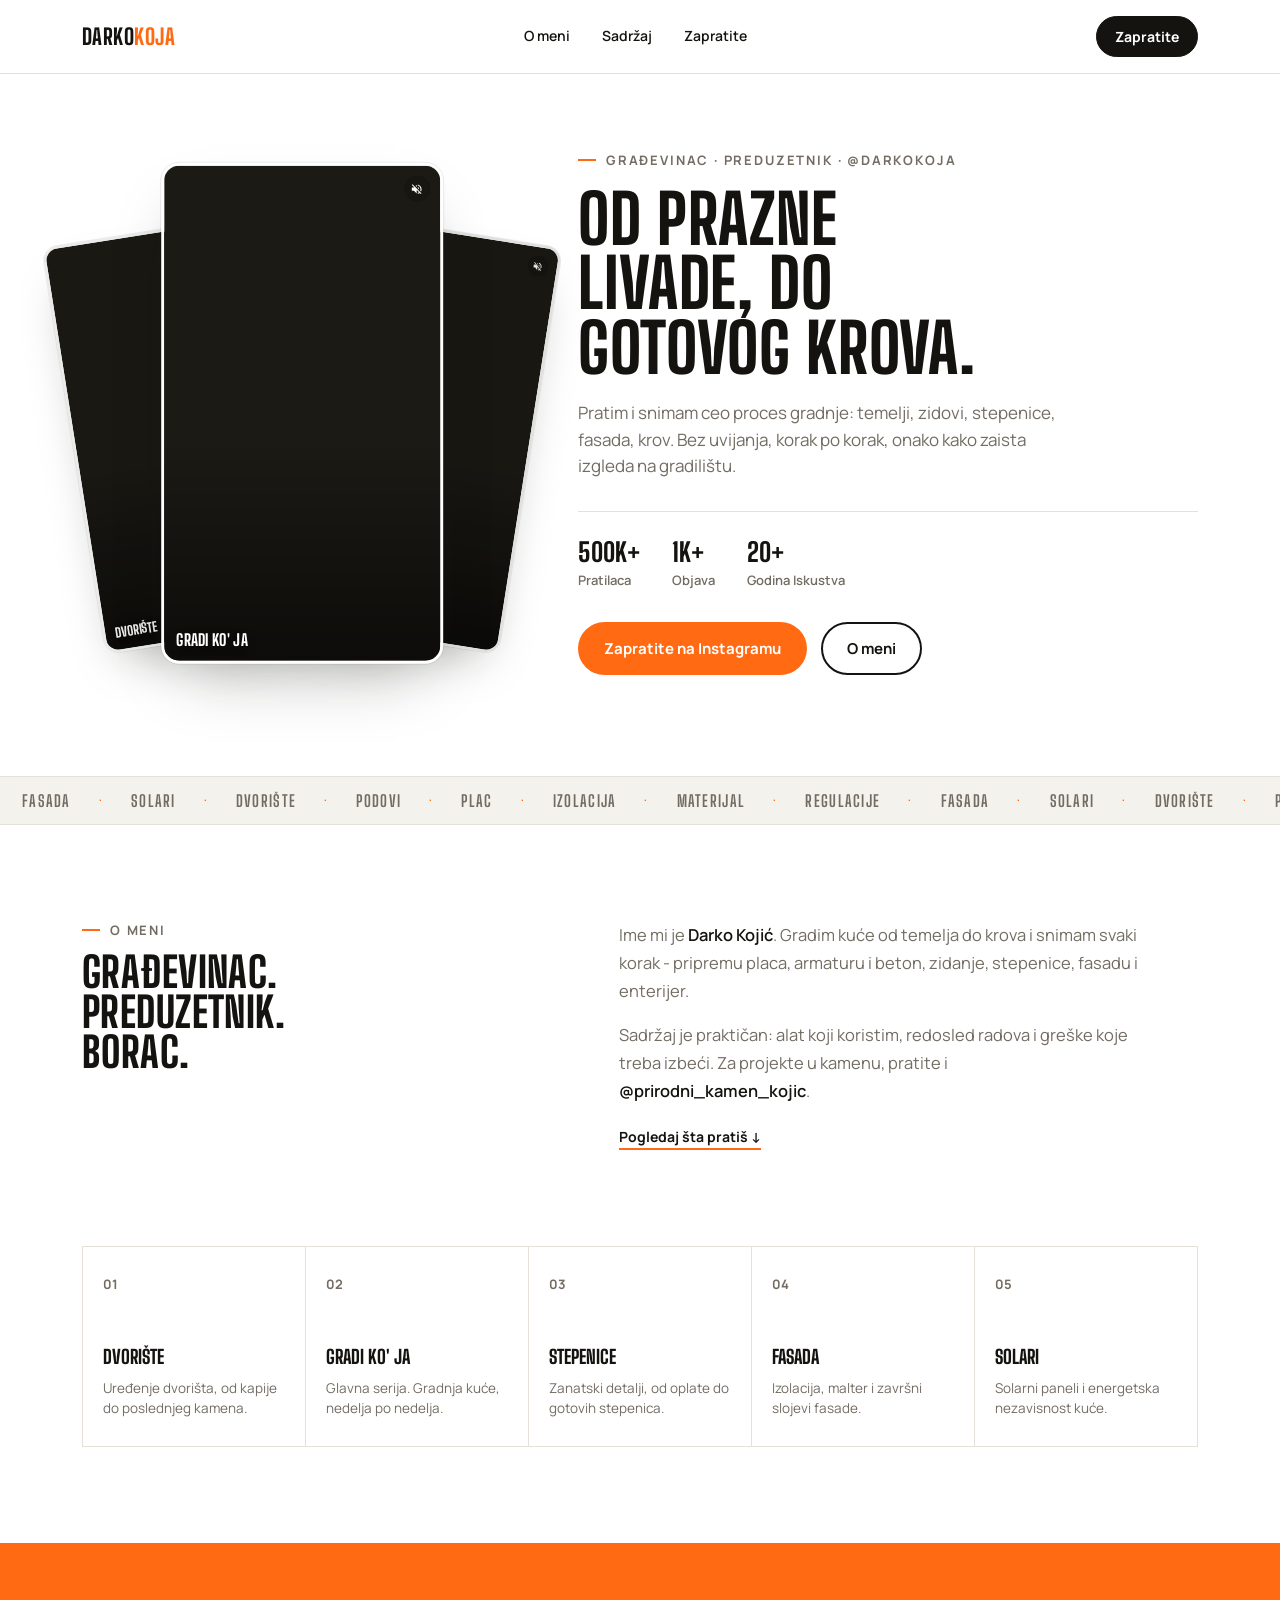
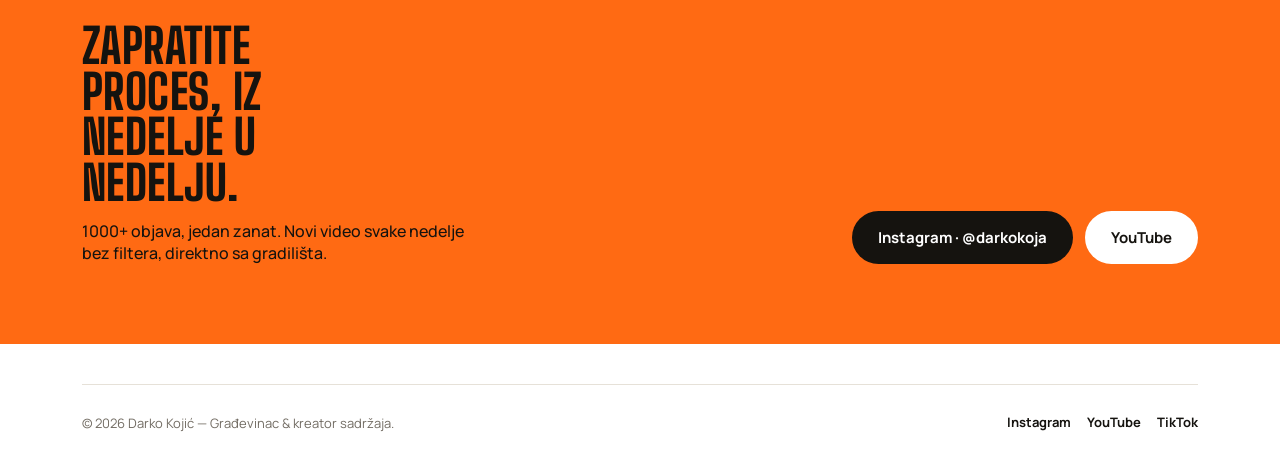
==== darkokoja.html @ 51cd3407 "Update darkokoja.html" ====
<!DOCTYPE html>
<html lang="sr">
<head>
<meta charset="UTF-8">
<meta name="viewport" content="width=device-width, initial-scale=1, maximum-scale=1, viewport-fit=cover">
<title>Darko Koja — Građevinac & kreator</title>
<meta name="description" content="Darko Koja (@darkokoja) — gradim kuće od livade do krova i delim ceo proces.">
<link rel="preconnect" href="https://fonts.googleapis.com">
<link rel="preconnect" href="https://fonts.gstatic.com" crossorigin>
<link href="https://fonts.googleapis.com/css2?family=Big+Shoulders+Display:wght@600;700;800;900&family=Manrope:wght@400;500;600;700;800&display=swap" rel="stylesheet">
<style>
  :root{
    --white:#FFFFFF;
    --concrete:#F4F2ED;
    --orange:#FF6A13;
    --orange-dark:#E1590A;
    --black:#15130F;
    --gray:#726C63;
    --line:#E6E1D8;
    --shadow: 0 30px 60px -25px rgba(21,19,15,0.35);
  }

  *{box-sizing:border-box;}
  html{scroll-behavior:smooth;}
  html, body{
    max-width:100%;
    overflow-x:hidden;
    touch-action: pan-y;
  }
  body{
    margin:0;
    background:var(--white);
    color:var(--black);
    font-family:'Manrope', sans-serif;
    font-weight:400;
    -webkit-font-smoothing:antialiased;
  }
  h1,h2,h3{
    font-family:'Big Shoulders Display','Manrope',sans-serif;
    font-weight:800;
    text-transform:uppercase;
    letter-spacing:0.01em;
    line-height:0.95;
    margin:0;
    color:var(--black);
  }
  p{margin:0; color:var(--black); font-weight:400;}
  a{color:inherit; text-decoration:none;}
  img{max-width:100%; display:block;}
  button{font-family:inherit; cursor:pointer;}
  :focus-visible{outline:3px solid var(--orange); outline-offset:3px;}

  .wrap{max-width:1180px; margin:0 auto; padding:0 32px;}
  .eyebrow{
    font-size:13px;
    letter-spacing:0.14em;
    text-transform:uppercase;
    color:var(--gray);
    font-weight:700;
    display:flex;
    align-items:center;
    gap:10px;
  }
  .eyebrow::before{
    content:"";
    width:18px;
    height:2px;
    background:var(--orange);
    display:inline-block;
  }

  /* Navigacija */
  .nav{
    position:sticky; top:0; z-index:50;
    background:rgba(255,255,255,0.92);
    backdrop-filter:blur(8px);
    border-bottom:1px solid var(--line);
  }
  .nav-inner{
    max-width:1180px; margin:0 auto; padding:16px 32px;
    display:flex; align-items:center; justify-content:space-between;
  }
  .brand{
    font-family:'Big Shoulders Display', sans-serif;
    font-weight:800;
    font-size:22px;
    text-transform:uppercase;
    letter-spacing:0.02em;
  }
  .brand span{color:var(--orange);}
  .nav-links{display:flex; align-items:center; gap:28px;}
  .nav-links a{
    font-size:14px; font-weight:600; color:var(--black);
    padding:4px 2px; border-bottom:2px solid transparent;
    transition:border-color .2s ease;
  }
  .nav-links a:hover{border-color:var(--orange);}
  .nav-cta{
    background:var(--black); color:var(--white);
    padding:10px 18px; border-radius:999px; font-size:14px; font-weight:700;
    border:1px solid var(--black);
    transition:background .2s ease, color .2s ease;
  }
  .nav-cta:hover{background:var(--orange); border-color:var(--orange);}
  .nav-mobile-hide{display:flex;}
  @media (max-width:720px){
    .nav-mobile-hide{display:none;}
  }

  /* Hero */
  .hero{padding:64px 0 88px; overflow:hidden;}
  .hero-grid{
    display:grid;
    grid-template-columns:minmax(300px,440px) 1fr;
    gap:56px;
    align-items:center;
  }

  /* Reel stack */
  .reel-stack{
    position:relative;
    width:100%;
    max-width:440px;
    aspect-ratio: 4 / 5;
    margin:0 auto;
  }
  .reel-card{
    position:absolute;
    top:50%; left:50%;
    width:64%;
    aspect-ratio:9/16;
    border-radius:18px;
    overflow:hidden;
    box-shadow:var(--shadow);
    border:3px solid var(--white);
    outline:1px solid rgba(21,19,15,0.08);
    cursor:pointer;
    transition:transform .45s cubic-bezier(.2,.8,.2,1), opacity .35s ease, filter .35s ease, box-shadow .35s ease;
    transform-origin:center;
    -webkit-tap-highlight-color: transparent;
  }
  .reel-card:focus-visible{outline-offset:4px;}

  .reel-front{
    z-index:3;
    transform:translate(-50%,-50%) rotate(0deg) scale(1);
  }
  .reel-left{
    z-index:2;
    left:24%;
    transform:translate(-50%,-46%) rotate(-9deg) scale(0.82);
    filter:brightness(0.92);
  }
  .reel-right{
    z-index:1;
    left:76%;
    transform:translate(-50%,-46%) rotate(9deg) scale(0.82);
    filter:brightness(0.88);
  }

  .reel-stack.is-hovering .reel-card{filter:brightness(0.55) saturate(0.85);}
  .reel-stack.is-hovering .reel-card.is-active{
    z-index:6;
    filter:brightness(1) saturate(1);
    box-shadow:0 40px 80px -20px rgba(21,19,15,0.55);
  }
  .reel-front.is-active{transform:translate(-50%,-50%) rotate(0deg) scale(1.14);}
  .reel-left.is-active{transform:translate(-50%,-48%) rotate(-2deg) scale(1.1); left:24%;}
  .reel-right.is-active{transform:translate(-50%,-48%) rotate(2deg) scale(1.1); left:76%;}

  .reel-media{
    position:absolute; inset:0;
    width:100%; height:100%;
    object-fit:cover;
    background:#1c1a15; /* fallback while video loads / if file missing */
  }

  .reel-scrim{
    position:absolute; inset:0;
    background:linear-gradient(180deg, rgba(0,0,0,0) 55%, rgba(0,0,0,0.55) 100%);
  }
  .reel-label{
    position:absolute; left:12px; bottom:12px; right:44px;
    color:var(--white);
    font-family:'Big Shoulders Display', sans-serif;
    font-weight:800;
    font-size:16px;
    letter-spacing:0.02em;
    text-transform:uppercase;
    text-shadow:0 2px 8px rgba(0,0,0,0.4);
  }
  .reel-icon{
    position:absolute; top:10px; right:10px;
    width:26px; height:26px;
    border-radius:50%;
    background:rgba(21,19,15,0.55);
    display:flex; align-items:center; justify-content:center;
    color:var(--white);
  }
  .reel-icon svg{width:13px; height:13px;}
  .icon-sound{opacity:0; transform:scale(0.7); transition:opacity .25s ease, transform .25s ease;}
  .icon-mute{opacity:1; transition:opacity .25s ease, transform .25s ease;}
  .reel-card.is-active .icon-mute{opacity:0; transform:scale(0.7);}
  .reel-card.is-active .icon-sound{opacity:1; transform:scale(1);}

  /* Hero copy */
  .hero-copy h1{
    font-size:clamp(40px, 5.4vw, 68px);
  }
  .hero-copy .sub{
    margin-top:20px;
    max-width:480px;
    font-size:17px;
    line-height:1.55;
    color:var(--gray);
  }
  .hero-eyebrow{margin-bottom:18px;}

  .stat-row{
    display:flex; gap:32px;
    margin-top:32px;
    padding-top:24px;
    border-top:1px solid var(--line);
  }
  .stat b{
    display:block;
    font-family:'Big Shoulders Display', sans-serif;
    font-size:26px;
    font-weight:800;
  }
  .stat span{font-size:13px; color:var(--gray); font-weight:600;}

  .cta-row{display:flex; gap:14px; margin-top:32px; flex-wrap:wrap;}
  .btn{
    display:inline-flex; align-items:center; gap:8px;
    padding:14px 24px;
    border-radius:999px;
    font-size:15px; font-weight:700;
    border:2px solid transparent;
    transition:transform .2s ease, background .2s ease, color .2s ease, border-color .2s ease;
  }
  .btn:hover{transform:translateY(-2px);}
  .btn-primary{background:var(--orange); color:var(--white);}
  .btn-primary:hover{background:var(--orange-dark);}
  .btn-outline{border-color:var(--black); color:var(--black); background:transparent;}
  .btn-outline:hover{background:var(--black); color:var(--white);}

  /* Marke */
  .marquee{
    border-top:1px solid var(--line);
    border-bottom:1px solid var(--line);
    background:var(--concrete);
    overflow:hidden;
    padding:14px 0;
    width:100%;
  }
  .marquee-track{
    display:flex;
    width:max-content;
    animation:scroll 26s linear infinite;
    gap:0;
    will-change: transform;
    backface-visibility: hidden;
    transform: translateZ(0);
  }
  @media (prefers-reduced-motion:reduce){
    .marquee-track{animation:none;}
    .reel-media{animation:none;}
  }
  .marquee-track span{
    font-family:'Big Shoulders Display', sans-serif;
    font-weight:700;
    font-size:16px;
    letter-spacing:0.08em;
    text-transform:uppercase;
    padding:0 22px;
    white-space:nowrap;
    color:var(--gray);
  }
  .marquee-track span.dot{color:var(--orange); padding:0 6px;}
  @keyframes scroll{
    from{transform:translateX(0);}
    to{transform:translateX(-50%);}
  }

  /* About */
  .about{padding:96px 0;}
  .about-grid{
    display:grid;
    grid-template-columns:0.9fr 1.1fr;
    gap:64px;
    align-items:start;
  }
  .about h2{font-size:clamp(30px,3.6vw,42px); max-width:9ch;}
  .about-copy p{font-size:16.5px; line-height:1.7; color:var(--gray); max-width:52ch;}
  .about-copy p + p{margin-top:16px;}
  .about-copy .highlight{
    color:var(--black); font-weight:600;
  }
  .about-link{
    display:inline-flex; align-items:center; gap:8px;
    margin-top:22px;
    font-weight:700; font-size:14px;
    border-bottom:2px solid var(--orange);
    padding-bottom:2px;
  }

  /* Kategorije */
  .categories{padding:0 0 96px;}
  .cat-grid{
    display:grid;
    grid-template-columns:repeat(5,1fr);
    border-top:1px solid var(--line);
    border-left:1px solid var(--line);
  }
  .cat-card{
    border-right:1px solid var(--line);
    border-bottom:1px solid var(--line);
    padding:28px 20px;
    min-height:200px;
    display:flex; flex-direction:column; justify-content:space-between;
    transition:background .2s ease;
  }
  .cat-card:hover{background:var(--concrete);}
  .cat-num{font-size:13px; color:var(--gray); font-weight:700;}
  .cat-name{
    font-family:'Big Shoulders Display', sans-serif;
    font-weight:800; text-transform:uppercase;
    font-size:19px; margin-top:26px;
  }
  .cat-desc{font-size:13.5px; color:var(--gray); margin-top:10px; line-height:1.5;}

  @media (max-width:900px){
    .cat-grid{grid-template-columns:repeat(2,1fr);}
  }
  @media (max-width:560px){
    .cat-grid{grid-template-columns:1fr;}
  }

  /* CTA */
  .follow{
    background:var(--orange);
    padding:80px 0;
  }
  .follow-grid{
    display:flex; justify-content:space-between; align-items:flex-end; gap:32px; flex-wrap:wrap;
  }
  .follow h2{font-size:clamp(30px,4.2vw,48px); max-width:11ch; color:var(--black);}
  .follow p{margin-top:14px; color:var(--black); font-weight:500; max-width:40ch;}
  .follow-actions{display:flex; gap:12px; flex-wrap:wrap;}
  .btn-dark{background:var(--black); color:var(--white);}
  .btn-dark:hover{background:#000;}
  .btn-light{background:var(--white); color:var(--black);}
  .btn-light:hover{background:#f0f0f0;}

  /* Footer */
  footer{padding:40px 0; }
  .footer-inner{
    display:flex; justify-content:space-between; align-items:center;
    flex-wrap:wrap; gap:16px;
    padding-top:28px; border-top:1px solid var(--line);
  }
  .footer-inner p{font-size:13px; color:var(--gray);}
  .socials{display:flex; gap:16px;}
  .socials a{font-size:13px; font-weight:700; color:var(--black); border-bottom:2px solid transparent;}
  .socials a:hover{border-color:var(--orange);}

  @media (max-width:900px){
    .hero-grid{grid-template-columns:1fr; text-align:center;}
    .hero-copy .sub{margin-left:auto; margin-right:auto;}
    .stat-row{justify-content:center;}
    .cta-row{justify-content:center;}
    .about-grid{grid-template-columns:1fr;}
    .about-copy p{max-width:100%;}
  }
  @media (max-width:520px){
    .wrap{padding:0 20px;}
    .stat-row{gap:22px;}
  }
</style>
</head>
<body>

  <nav class="nav">
    <div class="nav-inner">
      <div class="brand">DARKO<span>KOJA</span></div>
      <div class="nav-links nav-mobile-hide">
        <a href="#o-meni">O meni</a>
        <a href="#sadrzaj">Sadržaj</a>
        <a href="#zapratite">Zapratite</a>
      </div>
      <a class="nav-cta" href="#zapratite">Zapratite</a>
    </div>
  </nav>

  <header class="hero">
    <div class="wrap hero-grid">

      <div class="reel-stack" id="reelStack">
        <div class="reel-card reel-left" data-name="Dvorište" tabindex="0" aria-label="Reel: Dvorište">
          <video class="reel-media" src="video2.mp4" autoplay muted loop playsinline></video>
          <div class="reel-scrim"></div>
          <div class="reel-label">Dvorište</div>
          <div class="reel-icon icon-mute" aria-hidden="true">
            <svg viewBox="0 0 24 24" fill="currentColor"><path d="M16.5 12c0-1.77-1.02-3.29-2.5-4.03v2.21l2.45 2.45c.03-.2.05-.42.05-.63zm2.5 0c0 .94-.2 1.82-.54 2.64l1.51 1.51C20.63 14.91 21 13.5 21 12c0-4.28-2.99-7.86-7-8.77v2.06c2.89.86 5 3.54 5 6.71zM4.27 3 3 4.27 7.73 9H3v6h4l5 5v-6.73l4.25 4.25c-.67.52-1.42.93-2.25 1.18v2.06a8.99 8.99 0 0 0 3.69-1.81L19.73 21 21 19.73l-9-9L4.27 3zM12 4 9.91 6.09 12 8.18V4z"/></svg>
          </div>
          <div class="reel-icon icon-sound" aria-hidden="true">
            <svg viewBox="0 0 24 24" fill="currentColor"><path d="M3 9v6h4l5 5V4L7 9H3zm13.5 3c0-1.77-1.02-3.29-2.5-4.03v8.05c1.48-.73 2.5-2.25 2.5-4.02zM14 3.23v2.06c2.89.86 5 3.54 5 6.71s-2.11 5.85-5 6.71v2.06c4.01-.91 7-4.49 7-8.77s-2.99-7.86-7-8.77z"/></svg>
          </div>
        </div>

        <div class="reel-card reel-right" data-name="Fasada" tabindex="0" aria-label="Reel: Fasada">
          <video class="reel-media" src="video3.mp4" autoplay muted loop playsinline></video>
          <div class="reel-scrim"></div>
          <div class="reel-label">Fasada</div>
          <div class="reel-icon icon-mute" aria-hidden="true">
            <svg viewBox="0 0 24 24" fill="currentColor"><path d="M16.5 12c0-1.77-1.02-3.29-2.5-4.03v2.21l2.45 2.45c.03-.2.05-.42.05-.63zm2.5 0c0 .94-.2 1.82-.54 2.64l1.51 1.51C20.63 14.91 21 13.5 21 12c0-4.28-2.99-7.86-7-8.77v2.06c2.89.86 5 3.54 5 6.71zM4.27 3 3 4.27 7.73 9H3v6h4l5 5v-6.73l4.25 4.25c-.67.52-1.42.93-2.25 1.18v2.06a8.99 8.99 0 0 0 3.69-1.81L19.73 21 21 19.73l-9-9L4.27 3zM12 4 9.91 6.09 12 8.18V4z"/></svg>
          </div>
          <div class="reel-icon icon-sound" aria-hidden="true">
            <svg viewBox="0 0 24 24" fill="currentColor"><path d="M3 9v6h4l5 5V4L7 9H3zm13.5 3c0-1.77-1.02-3.29-2.5-4.03v8.05c1.48-.73 2.5-2.25 2.5-4.02zM14 3.23v2.06c2.89.86 5 3.54 5 6.71s-2.11 5.85-5 6.71v2.06c4.01-.91 7-4.49 7-8.77s-2.99-7.86-7-8.77z"/></svg>
          </div>
        </div>

        <div class="reel-card reel-front" data-name="Gradi ko' Ja" tabindex="0" aria-label="Reel: Gradi ko' Ja">
          <video class="reel-media" src="video1.mp4" autoplay muted loop playsinline></video>
          <div class="reel-scrim"></div>
          <div class="reel-label">Gradi ko' Ja</div>
          <div class="reel-icon icon-mute" aria-hidden="true">
            <svg viewBox="0 0 24 24" fill="currentColor"><path d="M16.5 12c0-1.77-1.02-3.29-2.5-4.03v2.21l2.45 2.45c.03-.2.05-.42.05-.63zm2.5 0c0 .94-.2 1.82-.54 2.64l1.51 1.51C20.63 14.91 21 13.5 21 12c0-4.28-2.99-7.86-7-8.77v2.06c2.89.86 5 3.54 5 6.71zM4.27 3 3 4.27 7.73 9H3v6h4l5 5v-6.73l4.25 4.25c-.67.52-1.42.93-2.25 1.18v2.06a8.99 8.99 0 0 0 3.69-1.81L19.73 21 21 19.73l-9-9L4.27 3zM12 4 9.91 6.09 12 8.18V4z"/></svg>
          </div>
          <div class="reel-icon icon-sound" aria-hidden="true">
            <svg viewBox="0 0 24 24" fill="currentColor"><path d="M3 9v6h4l5 5V4L7 9H3zm13.5 3c0-1.77-1.02-3.29-2.5-4.03v8.05c1.48-.73 2.5-2.25 2.5-4.02zM14 3.23v2.06c2.89.86 5 3.54 5 6.71s-2.11 5.85-5 6.71v2.06c4.01-.91 7-4.49 7-8.77s-2.99-7.86-7-8.77z"/></svg>
          </div>
        </div>
      </div>

      <div class="hero-copy">
        <div class="eyebrow hero-eyebrow">Građevinac · preduzetnik · @darkokoja</div>
        <h1>Od prazne<br>livade, do<br>gotovog krova.</h1>
        <p class="sub">Pratim i snimam ceo proces gradnje: temelji, zidovi, stepenice, fasada, krov. Bez uvijanja, korak po korak, onako kako zaista izgleda na gradilištu.</p>

        <div class="stat-row">
          <div class="stat"><b>500K+</b><span>Pratilaca</span></div>
          <div class="stat"><b>1K+</b><span>Objava</span></div>
          <div class="stat"><b>20+</b><span>Godina Iskustva</span></div>
        </div>

        <div class="cta-row">
          <a class="btn btn-primary" href="https://www.instagram.com/darkokoja/">Zapratite na Instagramu</a>
          <a class="btn btn-outline" href="#o-meni">O meni</a>
        </div>
      </div>

    </div>
  </header>

  <div class="marquee" aria-hidden="true">
    <div class="marquee-track">
      <span>Fasada</span><span class="dot">·</span>
      <span>Solari</span><span class="dot">·</span>
      <span>Dvorište</span><span class="dot">·</span>
      <span>Podovi</span><span class="dot">·</span>
      <span>Plac</span><span class="dot">·</span>
      <span>Izolacija</span><span class="dot">·</span>
      <span>Materijal</span><span class="dot">·</span>
      <span>Regulacije</span><span class="dot">·</span>
      <span>Fasada</span><span class="dot">·</span>
      <span>Solari</span><span class="dot">·</span>
      <span>Dvorište</span><span class="dot">·</span>
      <span>Podovi</span><span class="dot">·</span>
      <span>Plac</span><span class="dot">·</span>
      <span>Izolacija</span><span class="dot">·</span>
      <span>Materijal</span><span class="dot">·</span>
      <span>Regulacije</span><span class="dot">·</span>
      <span>Fasada</span><span class="dot">·</span>
      <span>Solari</span><span class="dot">·</span>
      <span>Dvorište</span><span class="dot">·</span>
      <span>Podovi</span><span class="dot">·</span>
      <span>Plac</span><span class="dot">·</span>
      <span>Izolacija</span><span class="dot">·</span>
      <span>Materijal</span><span class="dot">·</span>
      <span>Regulacije</span><span class="dot">·</span>
      <span>Fasada</span><span class="dot">·</span>
      <span>Solari</span><span class="dot">·</span>
      <span>Dvorište</span><span class="dot">·</span>
      <span>Podovi</span><span class="dot">·</span>
      <span>Plac</span><span class="dot">·</span>
      <span>Izolacija</span><span class="dot">·</span>
      <span>Materijal</span><span class="dot">·</span>
      <span>Regulacije</span><span class="dot">·</span>
    </div>
  </div>

  <section class="about" id="o-meni">
    <div class="wrap about-grid">
      <div>
        <div class="eyebrow">O meni</div>
        <h2 style="margin-top:14px;">Građevinac.<br>Preduzetnik.<br>Borac.</h2>
      </div>
      <div class="about-copy">
        <p>Ime mi je <span class="highlight">Darko Kojić</span>. Gradim kuće od temelja do krova i snimam svaki korak - pripremu placa, armaturu i beton, zidanje, stepenice, fasadu i enterijer.</p>
        <p>Sadržaj je praktičan: alat koji koristim, redosled radova i greške koje treba izbeći. Za projekte u kamenu, pratite i <span class="highlight">@prirodni_kamen_kojic</span>.</p>
        <a class="about-link" href="#sadrzaj">Pogledaj šta pratiš ↓</a>
      </div>
    </div>
  </section>

  <section class="categories" id="sadrzaj">
    <div class="wrap">
      <div class="cat-grid">
        <div class="cat-card">
          <span class="cat-num">01</span>
          <div>
            <div class="cat-name">Dvorište</div>
            <p class="cat-desc">Uređenje dvorišta, od kapije do poslednjeg kamena.</p>
          </div>
        </div>
        <div class="cat-card">
          <span class="cat-num">02</span>
          <div>
            <div class="cat-name">Gradi ko' Ja</div>
            <p class="cat-desc">Glavna serija. Gradnja kuće, nedelja po nedelja.</p>
          </div>
        </div>
        <div class="cat-card">
          <span class="cat-num">03</span>
          <div>
            <div class="cat-name">Stepenice</div>
            <p class="cat-desc">Zanatski detalji, od oplate do gotovih stepenica.</p>
          </div>
        </div>
        <div class="cat-card">
          <span class="cat-num">04</span>
          <div>
            <div class="cat-name">Fasada</div>
            <p class="cat-desc">Izolacija, malter i završni slojevi fasade.</p>
          </div>
        </div>
        <div class="cat-card">
          <span class="cat-num">05</span>
          <div>
            <div class="cat-name">Solari</div>
            <p class="cat-desc">Solarni paneli i energetska nezavisnost kuće.</p>
          </div>
        </div>
      </div>
    </div>
  </section>

  <section class="follow" id="zapratite">
    <div class="wrap follow-grid">
      <div>
        <h2>Zapratite proces, iz nedelje u nedelju.</h2>
        <p>1000+ objava, jedan zanat. Novi video svake nedelje bez filtera, direktno sa gradilišta.</p>
      </div>
      <div class="follow-actions">
        <a class="btn btn-dark" href="https://www.instagram.com/darkokoja/">Instagram · @darkokoja</a>
        <a class="btn btn-light" href="https://www.youtube.com/@DarkoKojaKojic">YouTube</a>
      </div>
    </div>
  </section>

  <footer>
    <div class="wrap">
      <div class="footer-inner">
        <p>© 2026 Darko Kojić — Građevinac & kreator sadržaja.</p>
        <div class="socials">
          <a href="https://www.instagram.com/darkokoja/">Instagram</a>
          <a href="https://www.youtube.com/@DarkoKojaKojic">YouTube</a>
          <a href="https://www.tiktok.com/@darkokoja">TikTok</a>
        </div>
      </div>
    </div>
  </footer>

<script>
  const stack = document.getElementById('reelStack');
  const cards = stack.querySelectorAll('.reel-card');
  let activeCard = null;

  function activateCard(card) {
    stack.classList.add('is-hovering');
    cards.forEach(c => {
      c.classList.remove('is-active');
      const v = c.querySelector('video.reel-media');
      if (v) v.muted = true;
    });
    card.classList.add('is-active');
    const video = card.querySelector('video.reel-media');
    if (video) {
      video.muted = false;
      video.play().catch(() => {});
    }
    activeCard = card;
  }

  function deactivateCard(card) {
    stack.classList.remove('is-hovering');
    card.classList.remove('is-active');
    const video = card.querySelector('video.reel-media');
    if (video) video.muted = true;
    if (activeCard === card) activeCard = null;
  }

  cards.forEach(card => {
    // Desktop hover
    card.addEventListener('mouseenter', () => activateCard(card));
    card.addEventListener('mouseleave', () => deactivateCard(card));
    card.addEventListener('focus', () => activateCard(card));
    card.addEventListener('blur', () => deactivateCard(card));

    // Tap (mobile + desktop click): tap once to activate, tap again to stop
    card.addEventListener('click', (e) => {
      e.stopPropagation();
      if (activeCard === card) {
        deactivateCard(card);
      } else {
        activateCard(card);
      }
    });
  });

  // Tap anywhere outside the stack stops the active video
  document.addEventListener('click', (e) => {
    if (activeCard && !stack.contains(e.target)) {
      deactivateCard(activeCard);
    }
  });

  document.querySelectorAll('video.reel-media').forEach(v => {
    v.muted = true;
    v.play().catch(() => {});
  });
</script>

</body>
</html>
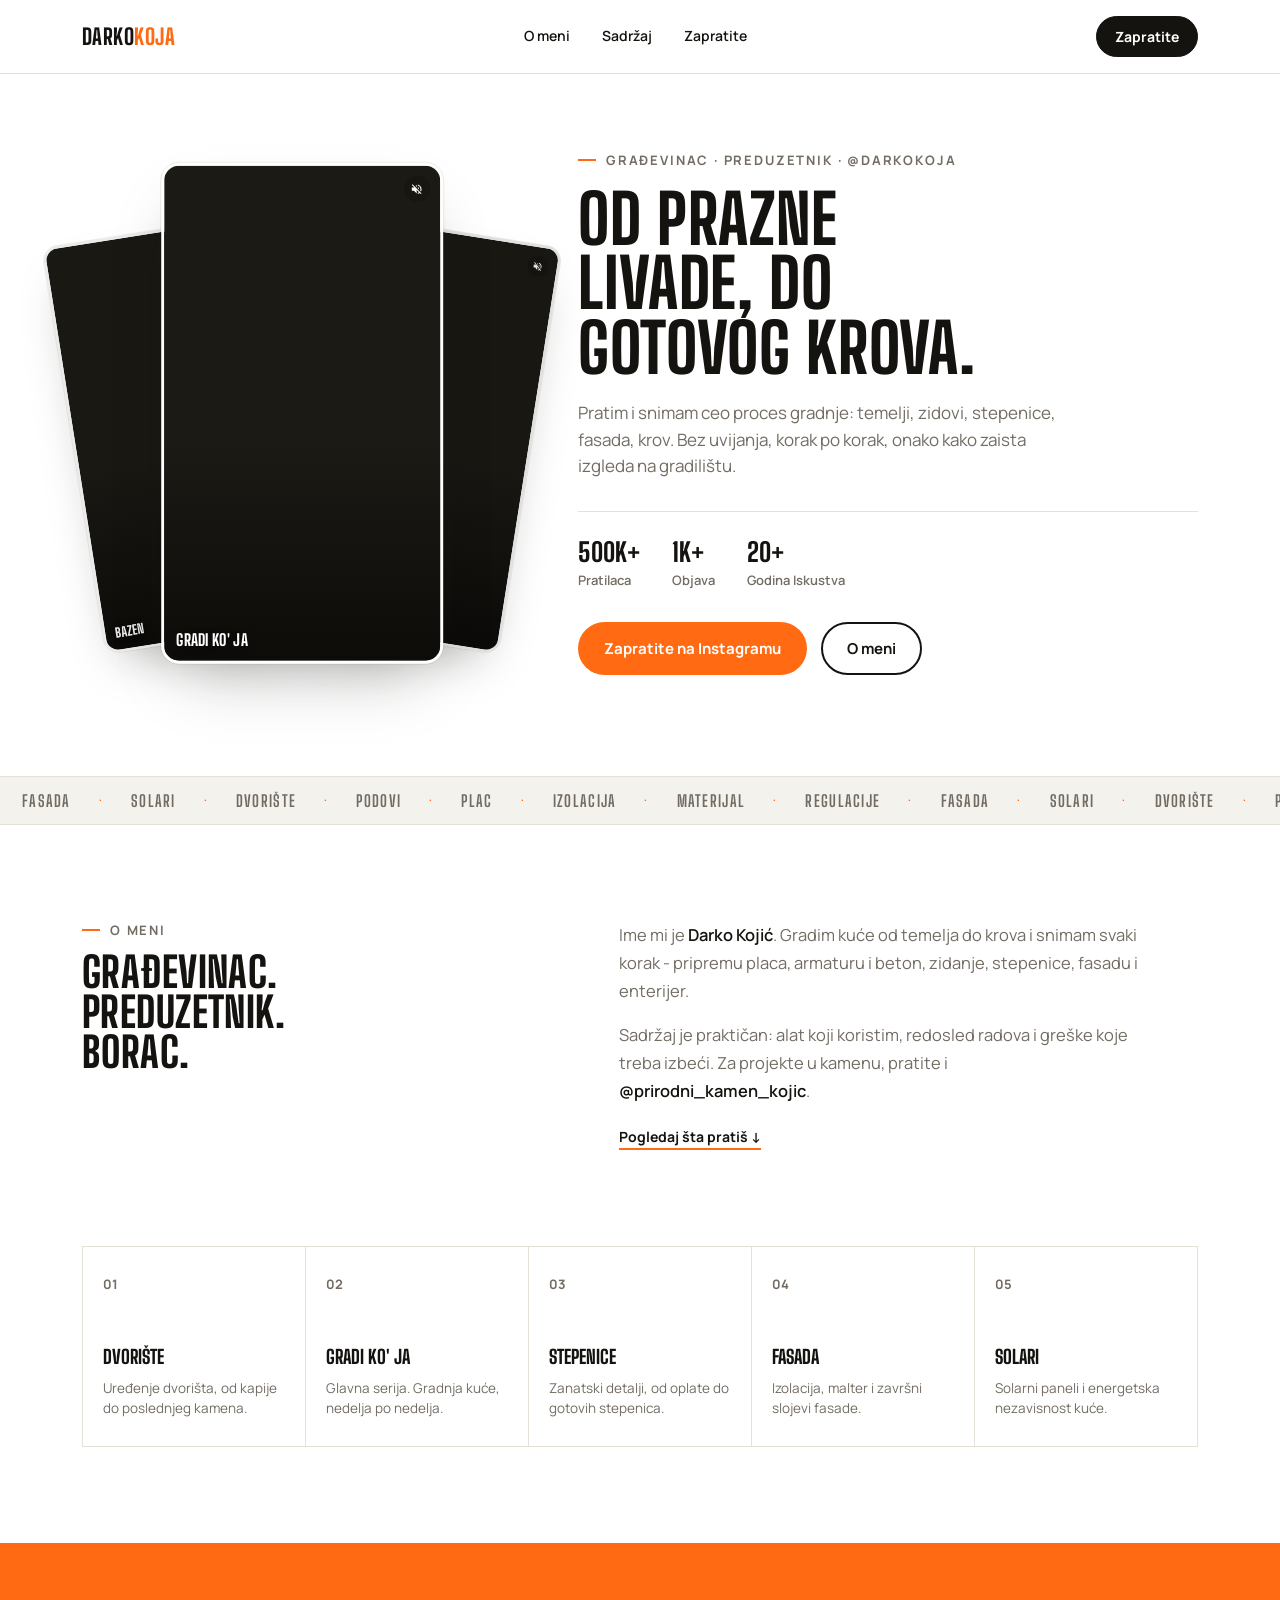
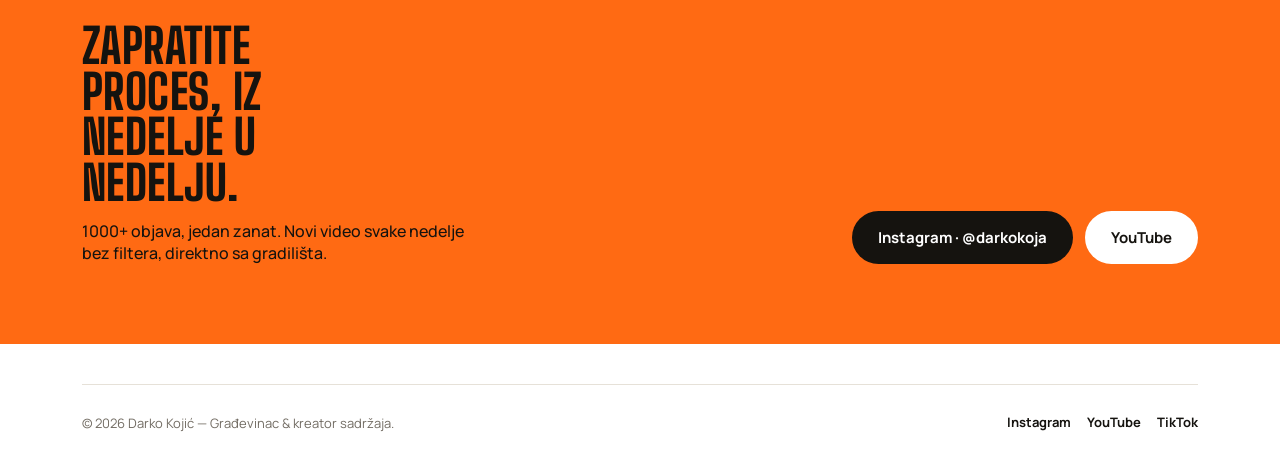
==== commit 4ffeee41: "Update darkokoja.html" ====
--- a/darkokoja.html
+++ b/darkokoja.html
@@ -400,7 +400,7 @@
         <div class="reel-card reel-left" data-name="Dvorište" tabindex="0" aria-label="Reel: Dvorište">
           <video class="reel-media" src="video2.mp4" autoplay muted loop playsinline></video>
           <div class="reel-scrim"></div>
-          <div class="reel-label">Dvorište</div>
+          <div class="reel-label">Bazen</div>
           <div class="reel-icon icon-mute" aria-hidden="true">
             <svg viewBox="0 0 24 24" fill="currentColor"><path d="M16.5 12c0-1.77-1.02-3.29-2.5-4.03v2.21l2.45 2.45c.03-.2.05-.42.05-.63zm2.5 0c0 .94-.2 1.82-.54 2.64l1.51 1.51C20.63 14.91 21 13.5 21 12c0-4.28-2.99-7.86-7-8.77v2.06c2.89.86 5 3.54 5 6.71zM4.27 3 3 4.27 7.73 9H3v6h4l5 5v-6.73l4.25 4.25c-.67.52-1.42.93-2.25 1.18v2.06a8.99 8.99 0 0 0 3.69-1.81L19.73 21 21 19.73l-9-9L4.27 3zM12 4 9.91 6.09 12 8.18V4z"/></svg>
           </div>
@@ -412,7 +412,7 @@
         <div class="reel-card reel-right" data-name="Fasada" tabindex="0" aria-label="Reel: Fasada">
           <video class="reel-media" src="video3.mp4" autoplay muted loop playsinline></video>
           <div class="reel-scrim"></div>
-          <div class="reel-label">Fasada</div>
+          <div class="reel-label">Izolacija</div>
           <div class="reel-icon icon-mute" aria-hidden="true">
             <svg viewBox="0 0 24 24" fill="currentColor"><path d="M16.5 12c0-1.77-1.02-3.29-2.5-4.03v2.21l2.45 2.45c.03-.2.05-.42.05-.63zm2.5 0c0 .94-.2 1.82-.54 2.64l1.51 1.51C20.63 14.91 21 13.5 21 12c0-4.28-2.99-7.86-7-8.77v2.06c2.89.86 5 3.54 5 6.71zM4.27 3 3 4.27 7.73 9H3v6h4l5 5v-6.73l4.25 4.25c-.67.52-1.42.93-2.25 1.18v2.06a8.99 8.99 0 0 0 3.69-1.81L19.73 21 21 19.73l-9-9L4.27 3zM12 4 9.91 6.09 12 8.18V4z"/></svg>
           </div>
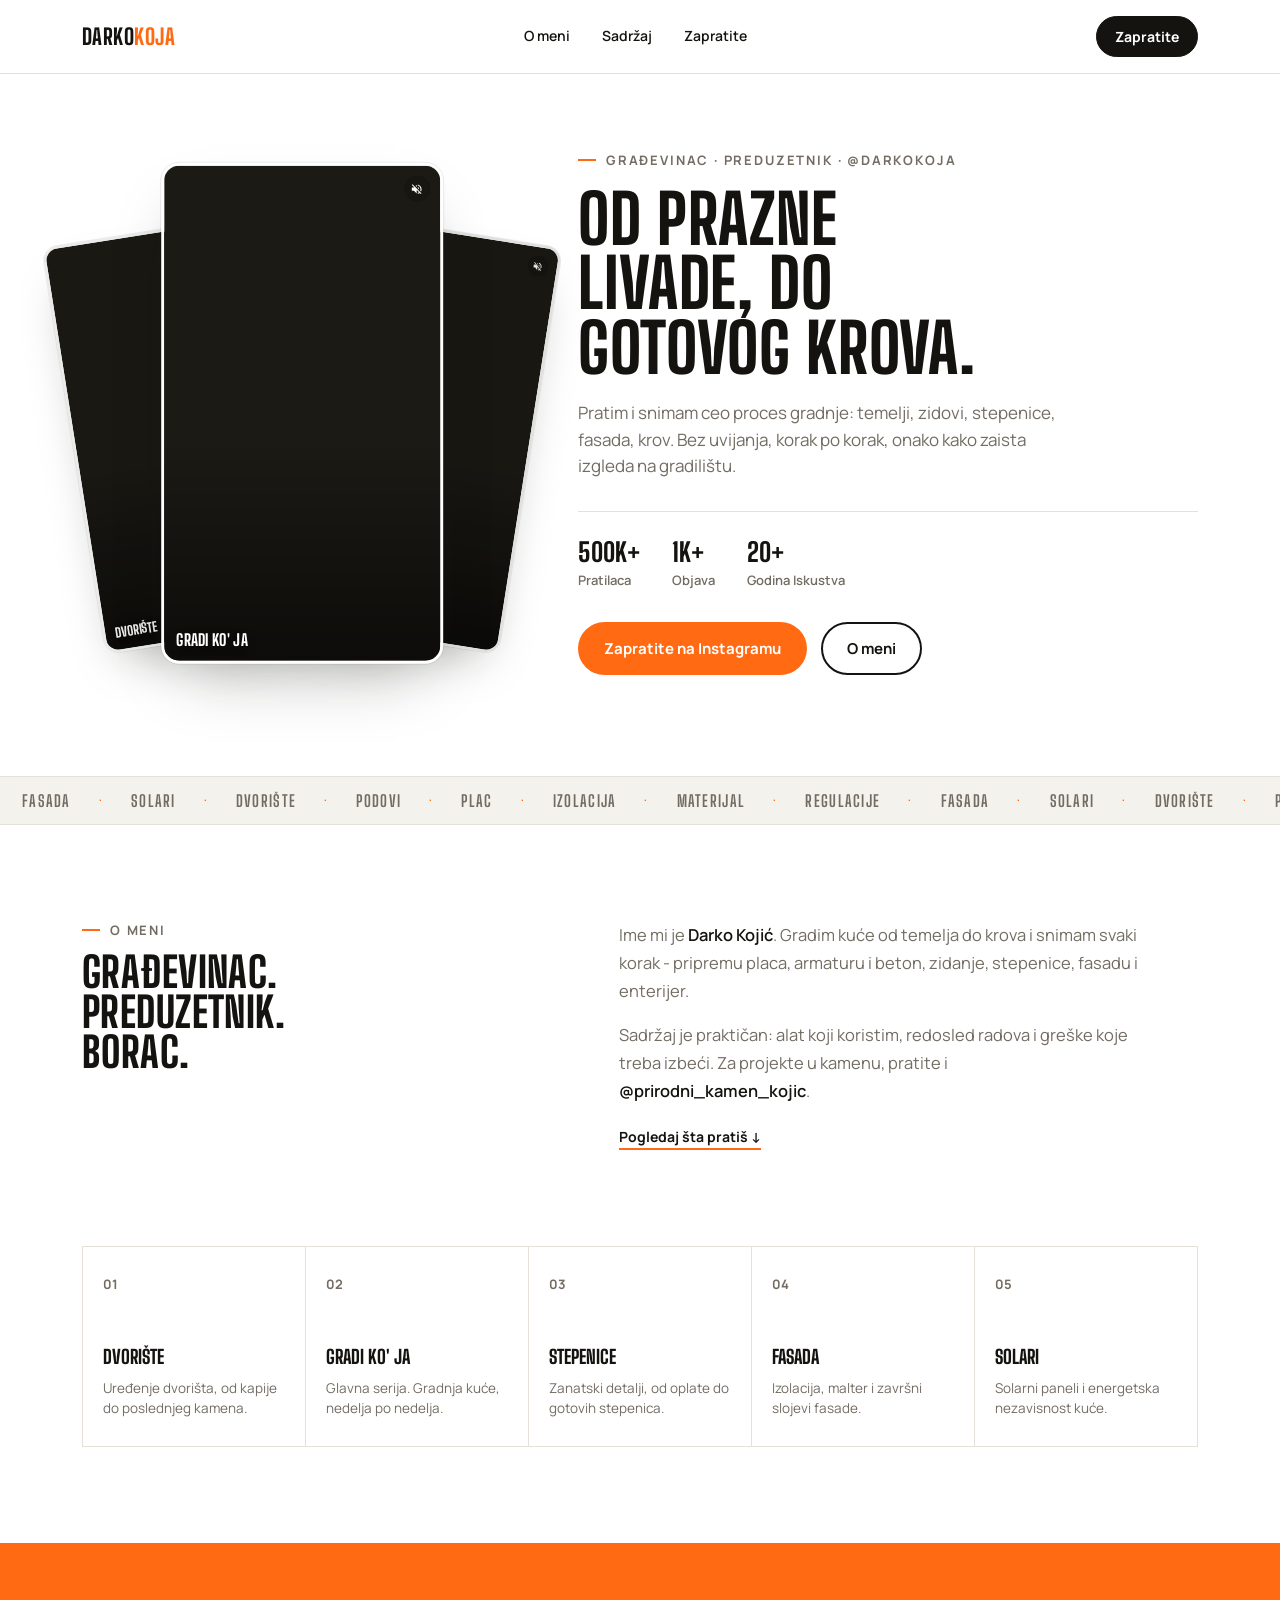
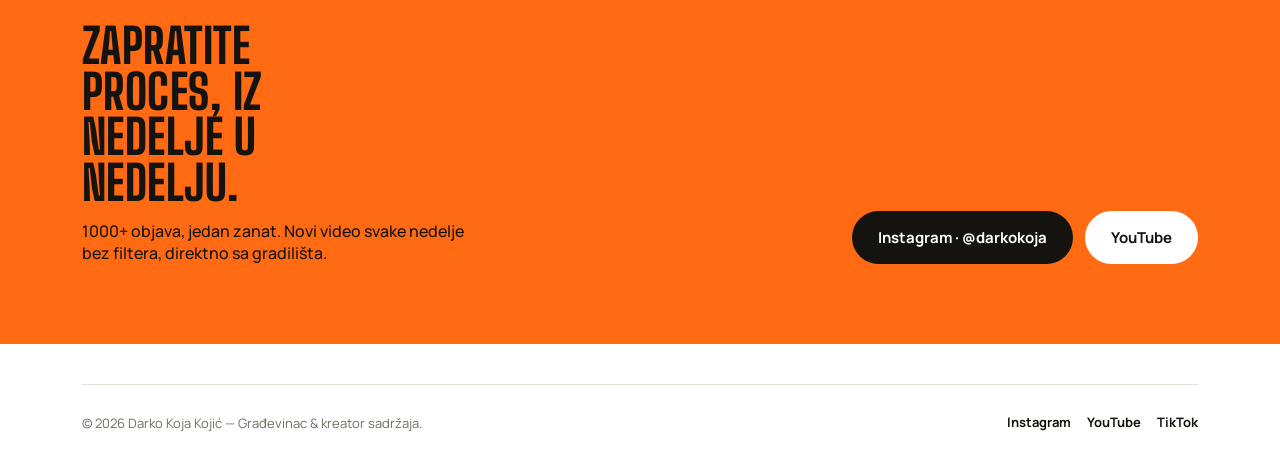
==== commit 7ed36fd7: "Update darkokoja.html" ====
--- a/darkokoja.html
+++ b/darkokoja.html
@@ -138,6 +138,9 @@
     transition:transform .45s cubic-bezier(.2,.8,.2,1), opacity .35s ease, filter .35s ease, box-shadow .35s ease;
     transform-origin:center;
     -webkit-tap-highlight-color: transparent;
+    touch-action: manipulation;
+    user-select:none;
+    -webkit-user-select:none;
   }
   .reel-card:focus-visible{outline-offset:4px;}
 
@@ -400,7 +403,7 @@
         <div class="reel-card reel-left" data-name="Dvorište" tabindex="0" aria-label="Reel: Dvorište">
           <video class="reel-media" src="video2.mp4" autoplay muted loop playsinline></video>
           <div class="reel-scrim"></div>
-          <div class="reel-label">Bazen</div>
+          <div class="reel-label">Dvorište</div>
           <div class="reel-icon icon-mute" aria-hidden="true">
             <svg viewBox="0 0 24 24" fill="currentColor"><path d="M16.5 12c0-1.77-1.02-3.29-2.5-4.03v2.21l2.45 2.45c.03-.2.05-.42.05-.63zm2.5 0c0 .94-.2 1.82-.54 2.64l1.51 1.51C20.63 14.91 21 13.5 21 12c0-4.28-2.99-7.86-7-8.77v2.06c2.89.86 5 3.54 5 6.71zM4.27 3 3 4.27 7.73 9H3v6h4l5 5v-6.73l4.25 4.25c-.67.52-1.42.93-2.25 1.18v2.06a8.99 8.99 0 0 0 3.69-1.81L19.73 21 21 19.73l-9-9L4.27 3zM12 4 9.91 6.09 12 8.18V4z"/></svg>
           </div>
@@ -412,7 +415,7 @@
         <div class="reel-card reel-right" data-name="Fasada" tabindex="0" aria-label="Reel: Fasada">
           <video class="reel-media" src="video3.mp4" autoplay muted loop playsinline></video>
           <div class="reel-scrim"></div>
-          <div class="reel-label">Izolacija</div>
+          <div class="reel-label">Fasada</div>
           <div class="reel-icon icon-mute" aria-hidden="true">
             <svg viewBox="0 0 24 24" fill="currentColor"><path d="M16.5 12c0-1.77-1.02-3.29-2.5-4.03v2.21l2.45 2.45c.03-.2.05-.42.05-.63zm2.5 0c0 .94-.2 1.82-.54 2.64l1.51 1.51C20.63 14.91 21 13.5 21 12c0-4.28-2.99-7.86-7-8.77v2.06c2.89.86 5 3.54 5 6.71zM4.27 3 3 4.27 7.73 9H3v6h4l5 5v-6.73l4.25 4.25c-.67.52-1.42.93-2.25 1.18v2.06a8.99 8.99 0 0 0 3.69-1.81L19.73 21 21 19.73l-9-9L4.27 3zM12 4 9.91 6.09 12 8.18V4z"/></svg>
           </div>
@@ -563,7 +566,7 @@
   <footer>
     <div class="wrap">
       <div class="footer-inner">
-        <p>© 2026 Darko Kojić — Građevinac & kreator sadržaja.</p>
+        <p>© 2026 Darko Koja Kojić — Građevinac & kreator sadržaja.</p>
         <div class="socials">
           <a href="https://www.instagram.com/darkokoja/">Instagram</a>
           <a href="https://www.youtube.com/@DarkoKojaKojic">YouTube</a>
@@ -574,16 +577,24 @@
   </footer>
 
 <script>
+(function () {
   const stack = document.getElementById('reelStack');
-  const cards = stack.querySelectorAll('.reel-card');
-  let activeCard = null;
+  const cards = Array.from(stack.querySelectorAll('.reel-card'));
+
+  const HOLD_THRESHOLD = 280;   // ms - preko ovoga se smatra "drži prst" (hold)
+  const MOVE_CANCEL_PX = 12;    // ako prst pobegne dalje od ovoga, gest se otkazuje (skrol)
+
+  let activeCard = null;      // koja kartica je trenutno vizuelno aktivna (uvećana + zvuk)
+  let toggledCard = null;     // kartica koja je "zaključana" aktivna klikom/tapom (dok se ponovo ne tapne)
 
   function activateCard(card) {
     stack.classList.add('is-hovering');
     cards.forEach(c => {
-      c.classList.remove('is-active');
-      const v = c.querySelector('video.reel-media');
-      if (v) v.muted = true;
+      if (c !== card) {
+        c.classList.remove('is-active');
+        const v = c.querySelector('video.reel-media');
+        if (v) v.muted = true;
+      }
     });
     card.classList.add('is-active');
     const video = card.querySelector('video.reel-media');
@@ -595,42 +606,122 @@
   }
 
   function deactivateCard(card) {
-    stack.classList.remove('is-hovering');
     card.classList.remove('is-active');
     const video = card.querySelector('video.reel-media');
     if (video) video.muted = true;
     if (activeCard === card) activeCard = null;
-  }
-
+    if (!activeCard) stack.classList.remove('is-hovering');
+  }
+
+  function deactivateAll() {
+    cards.forEach(deactivateCard);
+    toggledCard = null;
+  }
+
+  /* ---------- MIŠ / DESKTOP (hover) ---------- */
   cards.forEach(card => {
-    // Desktop hover
-    card.addEventListener('mouseenter', () => activateCard(card));
-    card.addEventListener('mouseleave', () => deactivateCard(card));
-    card.addEventListener('focus', () => activateCard(card));
-    card.addEventListener('blur', () => deactivateCard(card));
-
-    // Tap (mobile + desktop click): tap once to activate, tap again to stop
-    card.addEventListener('click', (e) => {
-      e.stopPropagation();
-      if (activeCard === card) {
+    card.addEventListener('mouseenter', (e) => {
+      if (e.pointerType === 'touch') return;
+      activateCard(card);
+    });
+    card.addEventListener('mouseleave', (e) => {
+      if (e.pointerType === 'touch') return;
+      deactivateCard(card);
+      if (toggledCard === card) toggledCard = null;
+    });
+  });
+
+  /* ---------- DODIR / MOBILNI (tap = toggle, drži = hold) ---------- */
+  cards.forEach(card => {
+    let startX = 0, startY = 0, startTime = 0;
+    let wasToggled = false;
+    let moved = false;
+    let touchActive = false;
+
+    card.addEventListener('pointerdown', (e) => {
+      if (e.pointerType !== 'touch' && e.pointerType !== 'pen') return;
+      touchActive = true;
+      moved = false;
+      startX = e.clientX;
+      startY = e.clientY;
+      startTime = Date.now();
+      wasToggled = (toggledCard === card);
+      // odmah, glatko, podigni video (bez čekanja na drugi tap)
+      activateCard(card);
+    }, { passive: true });
+
+    card.addEventListener('pointermove', (e) => {
+      if (!touchActive) return;
+      if (Math.abs(e.clientX - startX) > MOVE_CANCEL_PX || Math.abs(e.clientY - startY) > MOVE_CANCEL_PX) {
+        moved = true;
+      }
+    }, { passive: true });
+
+    function endTouch(e) {
+      if (!touchActive) return;
+      touchActive = false;
+      const duration = Date.now() - startTime;
+
+      if (moved) {
+        // korisnik je skrolovao/prevukao preko kartice - otkaži gest
         deactivateCard(card);
+        if (toggledCard === card) toggledCard = null;
+        return;
+      }
+
+      if (duration >= HOLD_THRESHOLD) {
+        // DRŽANJE: kad pusti prst, smanji i ugasi zvuk
+        deactivateCard(card);
+        toggledCard = null;
+      } else {
+        // TAP: klik pali/gasi trajno (dok se ponovo ne tapne)
+        if (wasToggled) {
+          deactivateCard(card);
+          toggledCard = null;
+        } else {
+          // već je aktivirano na pointerdown - samo ostaje upaljeno
+          toggledCard = card;
+        }
+      }
+    }
+
+    card.addEventListener('pointerup', endTouch, { passive: true });
+    card.addEventListener('pointercancel', () => {
+      if (!touchActive) return;
+      touchActive = false;
+      deactivateCard(card);
+      toggledCard = null;
+    }, { passive: true });
+
+    /* Tastatura: Enter / Space ponaša se kao tap-toggle */
+    card.addEventListener('keydown', (e) => {
+      if (e.key !== 'Enter' && e.key !== ' ') return;
+      e.preventDefault();
+      if (toggledCard === card) {
+        deactivateCard(card);
+        toggledCard = null;
       } else {
         activateCard(card);
+        toggledCard = card;
       }
     });
   });
 
-  // Tap anywhere outside the stack stops the active video
-  document.addEventListener('click', (e) => {
-    if (activeCard && !stack.contains(e.target)) {
-      deactivateCard(activeCard);
+  /* Tap/klik van stacka gasi trenutno aktivnu karticu */
+  document.addEventListener('pointerdown', (e) => {
+    if (!stack.contains(e.target) && (activeCard || toggledCard)) {
+      deactivateAll();
     }
   });
 
-  document.querySelectorAll('video.reel-media').forEach(v => {
-    v.muted = true;
-    v.play().catch(() => {});
+  cards.forEach(card => {
+    const v = card.querySelector('video.reel-media');
+    if (v) {
+      v.muted = true;
+      v.play().catch(() => {});
+    }
   });
+})();
 </script>
 
 </body>
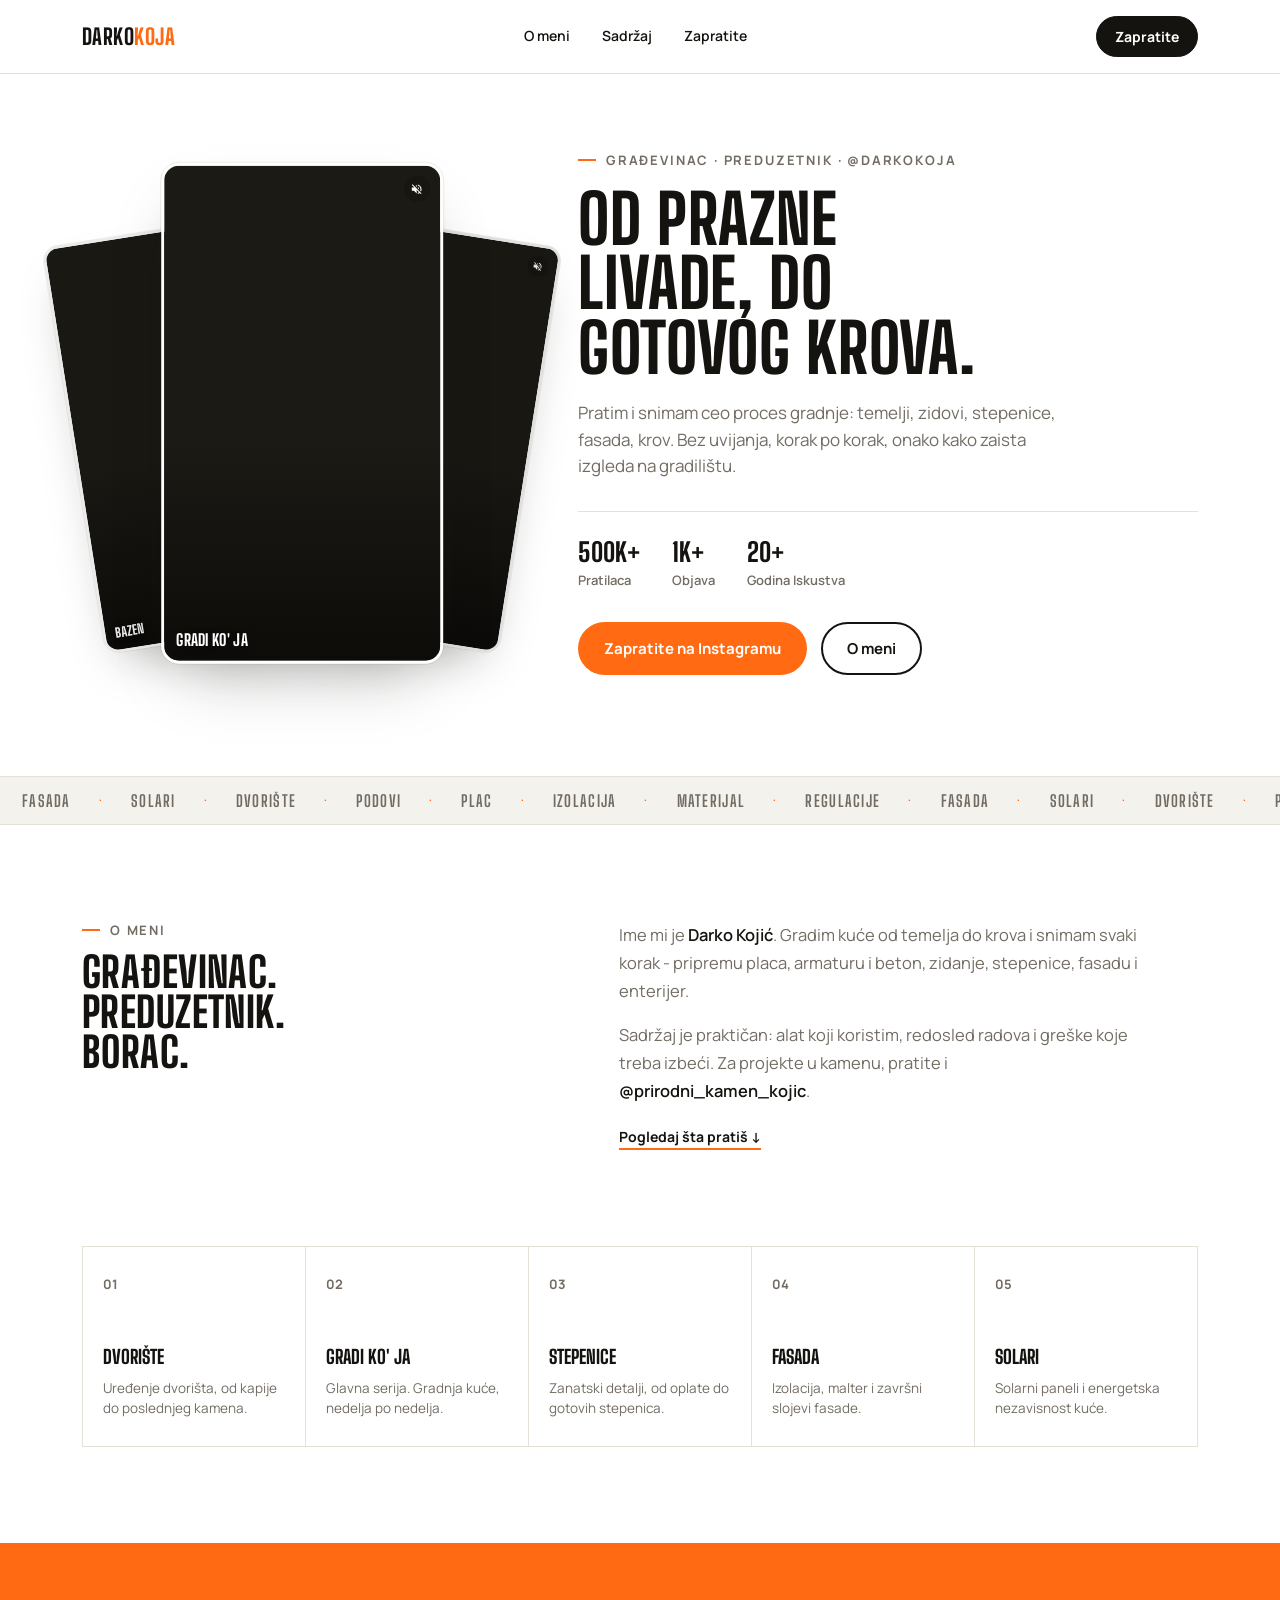
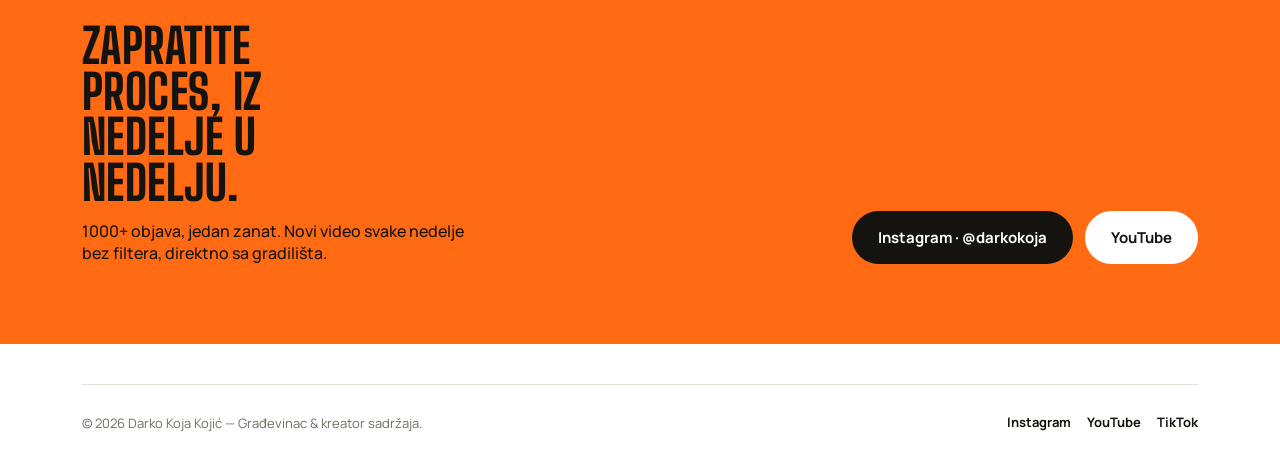
==== commit 1b5a6d81: "Update darkokoja.html" ====
--- a/darkokoja.html
+++ b/darkokoja.html
@@ -400,10 +400,10 @@
     <div class="wrap hero-grid">
 
       <div class="reel-stack" id="reelStack">
-        <div class="reel-card reel-left" data-name="Dvorište" tabindex="0" aria-label="Reel: Dvorište">
+        <div class="reel-card reel-left" data-name="Bazen" tabindex="0" aria-label="Reel: Bazen">
           <video class="reel-media" src="video2.mp4" autoplay muted loop playsinline></video>
           <div class="reel-scrim"></div>
-          <div class="reel-label">Dvorište</div>
+          <div class="reel-label">Bazen</div>
           <div class="reel-icon icon-mute" aria-hidden="true">
             <svg viewBox="0 0 24 24" fill="currentColor"><path d="M16.5 12c0-1.77-1.02-3.29-2.5-4.03v2.21l2.45 2.45c.03-.2.05-.42.05-.63zm2.5 0c0 .94-.2 1.82-.54 2.64l1.51 1.51C20.63 14.91 21 13.5 21 12c0-4.28-2.99-7.86-7-8.77v2.06c2.89.86 5 3.54 5 6.71zM4.27 3 3 4.27 7.73 9H3v6h4l5 5v-6.73l4.25 4.25c-.67.52-1.42.93-2.25 1.18v2.06a8.99 8.99 0 0 0 3.69-1.81L19.73 21 21 19.73l-9-9L4.27 3zM12 4 9.91 6.09 12 8.18V4z"/></svg>
           </div>
@@ -412,10 +412,10 @@
           </div>
         </div>
 
-        <div class="reel-card reel-right" data-name="Fasada" tabindex="0" aria-label="Reel: Fasada">
+        <div class="reel-card reel-right" data-name="Izolacija" tabindex="0" aria-label="Reel: Izolacija">
           <video class="reel-media" src="video3.mp4" autoplay muted loop playsinline></video>
           <div class="reel-scrim"></div>
-          <div class="reel-label">Fasada</div>
+          <div class="reel-label">Izolacija</div>
           <div class="reel-icon icon-mute" aria-hidden="true">
             <svg viewBox="0 0 24 24" fill="currentColor"><path d="M16.5 12c0-1.77-1.02-3.29-2.5-4.03v2.21l2.45 2.45c.03-.2.05-.42.05-.63zm2.5 0c0 .94-.2 1.82-.54 2.64l1.51 1.51C20.63 14.91 21 13.5 21 12c0-4.28-2.99-7.86-7-8.77v2.06c2.89.86 5 3.54 5 6.71zM4.27 3 3 4.27 7.73 9H3v6h4l5 5v-6.73l4.25 4.25c-.67.52-1.42.93-2.25 1.18v2.06a8.99 8.99 0 0 0 3.69-1.81L19.73 21 21 19.73l-9-9L4.27 3zM12 4 9.91 6.09 12 8.18V4z"/></svg>
           </div>
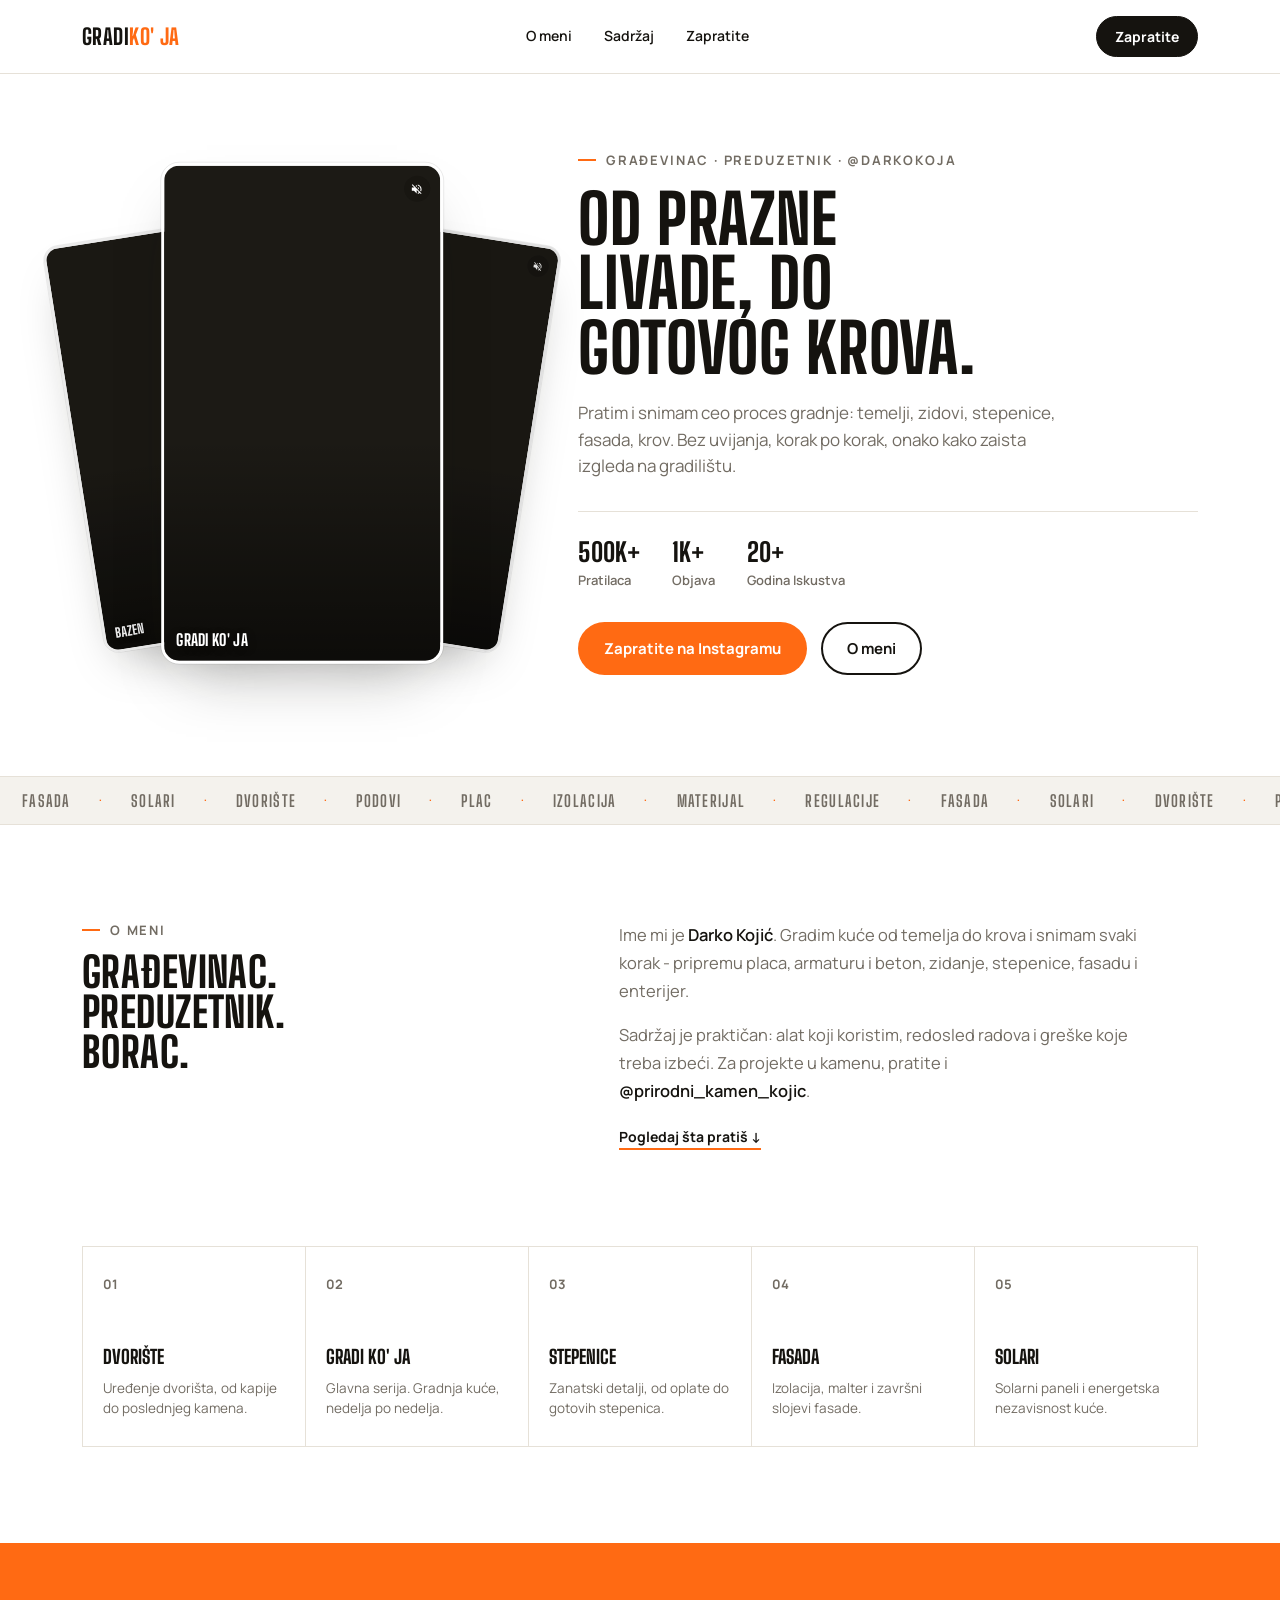
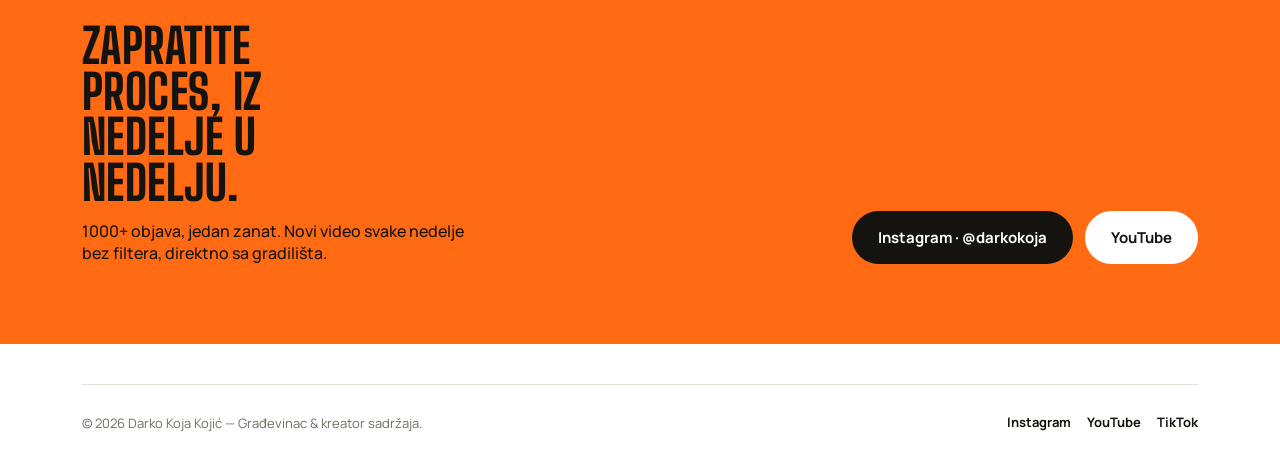
==== commit 7ce5b606: "Update darkokoja.html" ====
--- a/darkokoja.html
+++ b/darkokoja.html
@@ -386,7 +386,7 @@
 
   <nav class="nav">
     <div class="nav-inner">
-      <div class="brand">DARKO<span>KOJA</span></div>
+      <div class="brand">GRADI<span>KO' JA</span></div>
       <div class="nav-links nav-mobile-hide">
         <a href="#o-meni">O meni</a>
         <a href="#sadrzaj">Sadržaj</a>
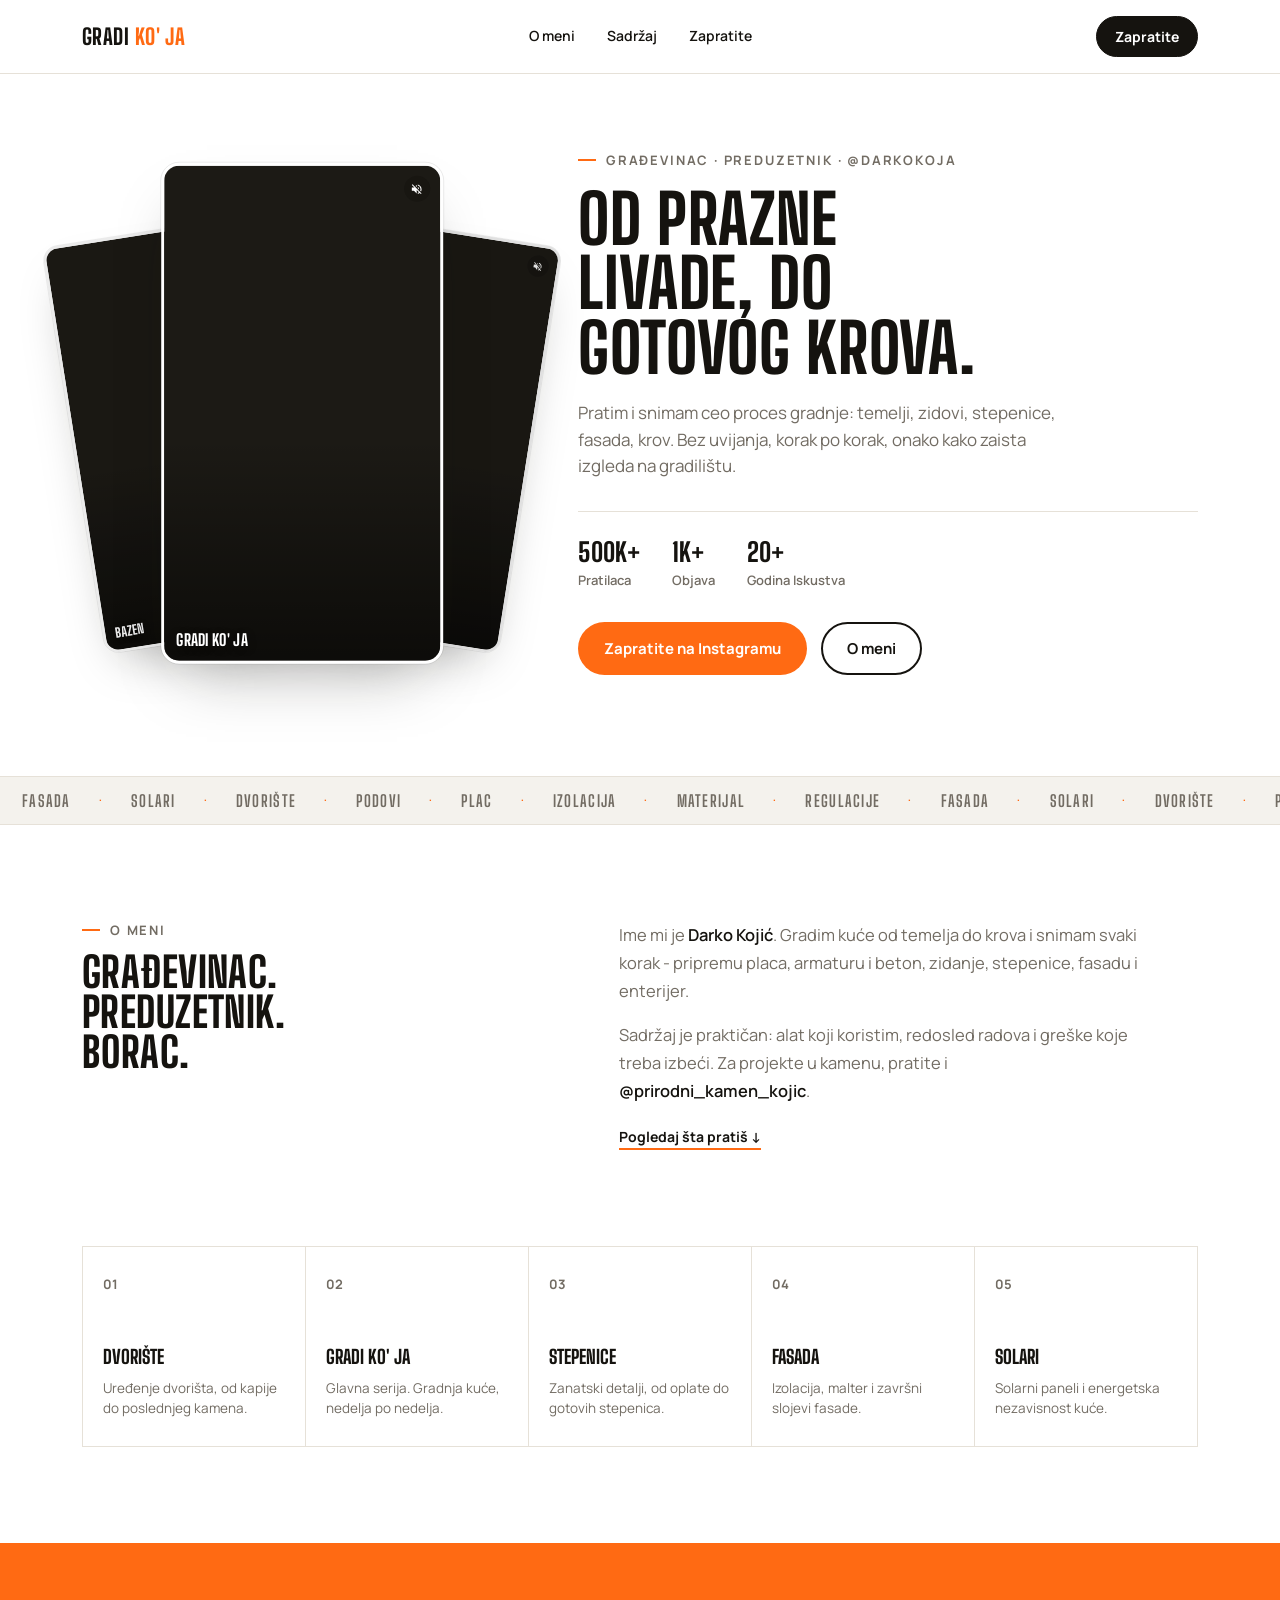
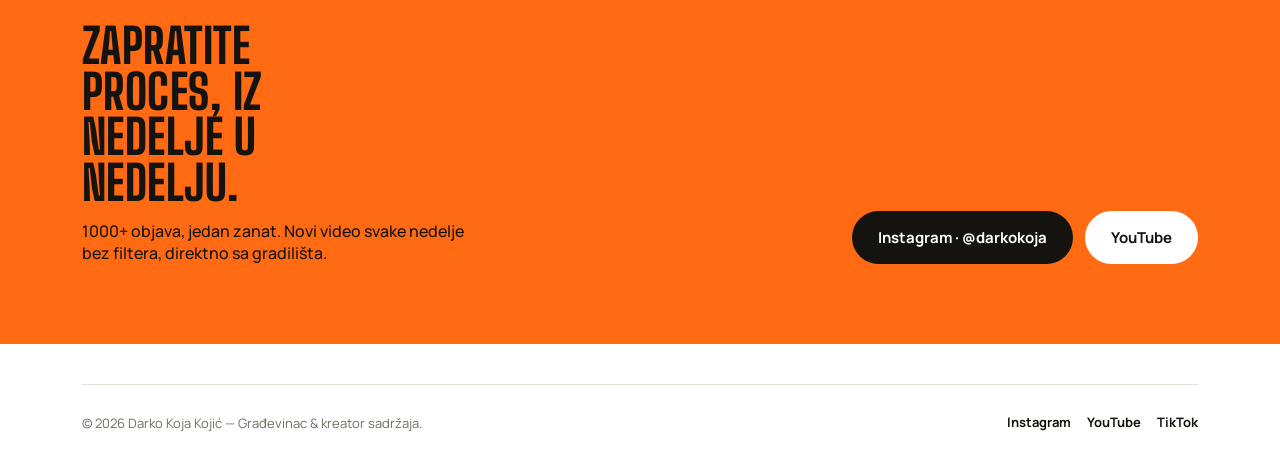
==== commit 28f7fd01: "Update darkokoja.html" ====
--- a/darkokoja.html
+++ b/darkokoja.html
@@ -386,7 +386,7 @@
 
   <nav class="nav">
     <div class="nav-inner">
-      <div class="brand">GRADI<span>KO' JA</span></div>
+      <div class="brand">GRADI <span>KO' JA</span></div>
       <div class="nav-links nav-mobile-hide">
         <a href="#o-meni">O meni</a>
         <a href="#sadrzaj">Sadržaj</a>
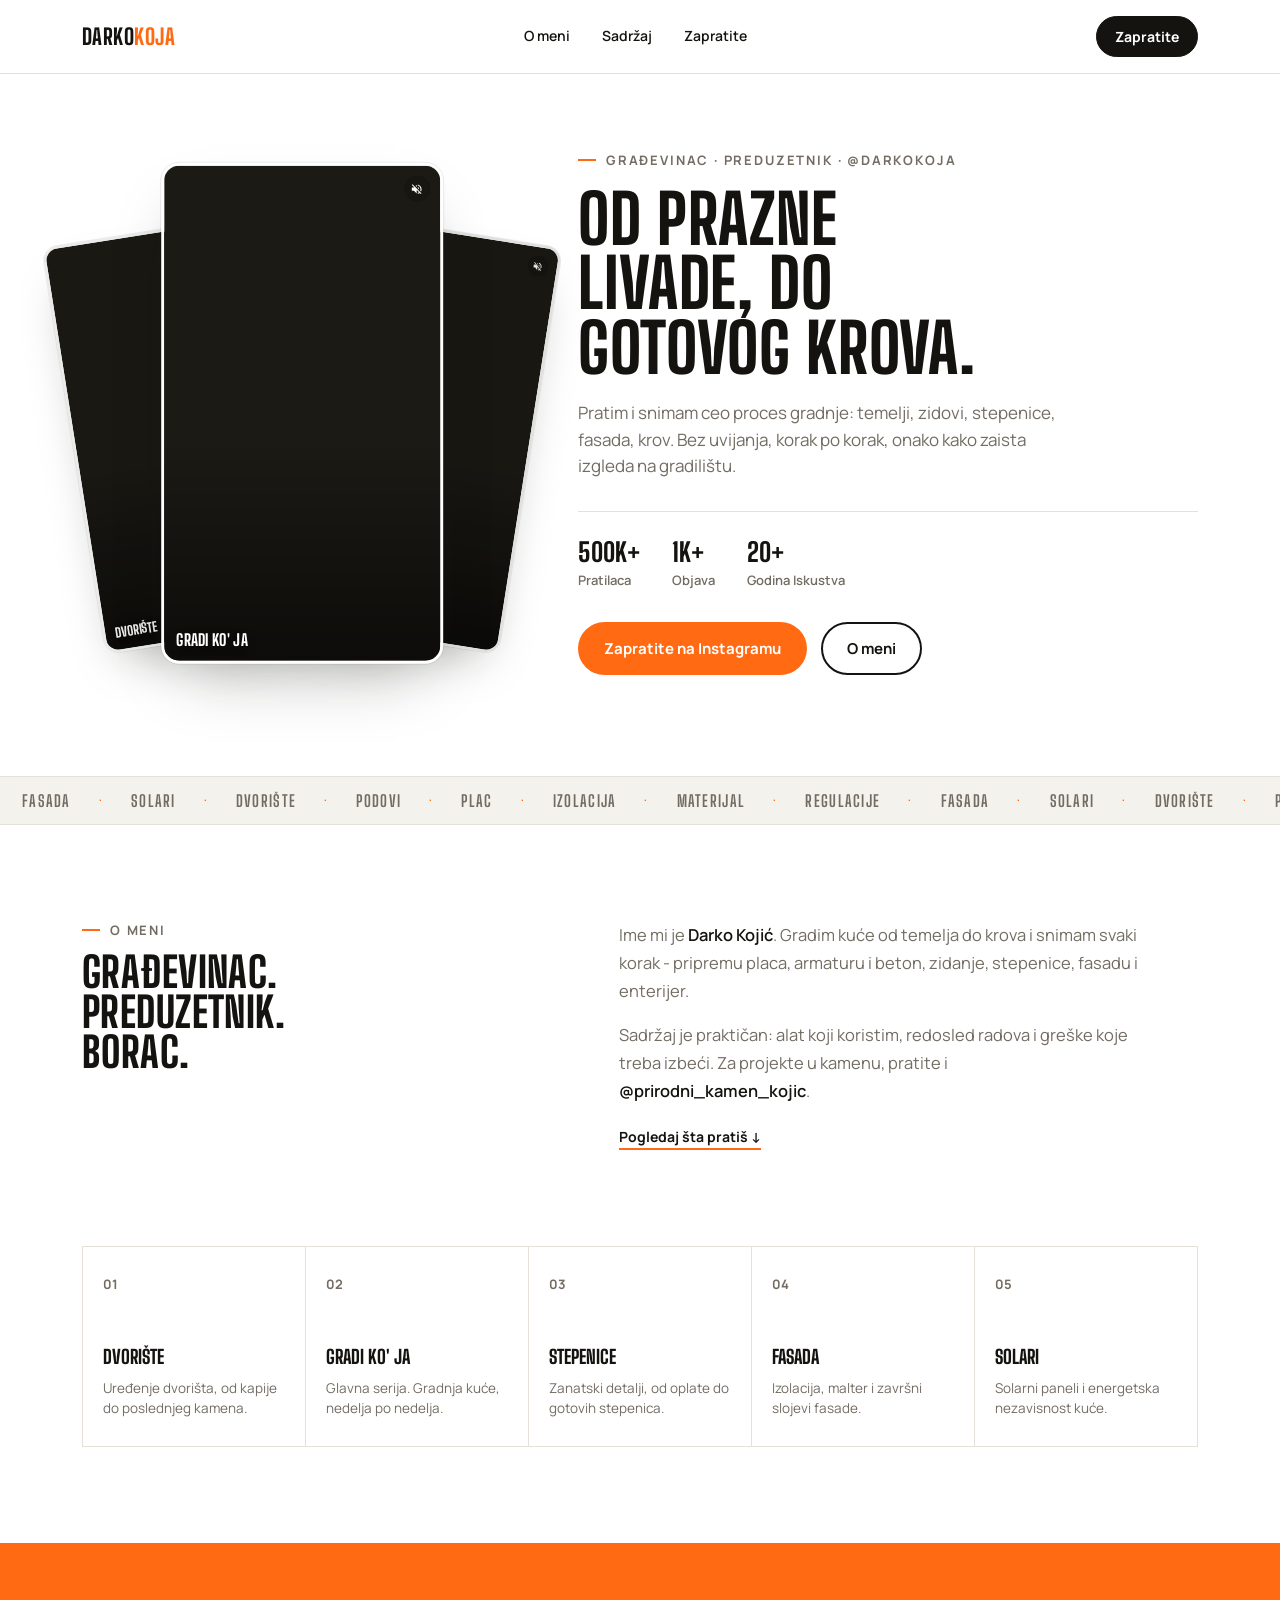
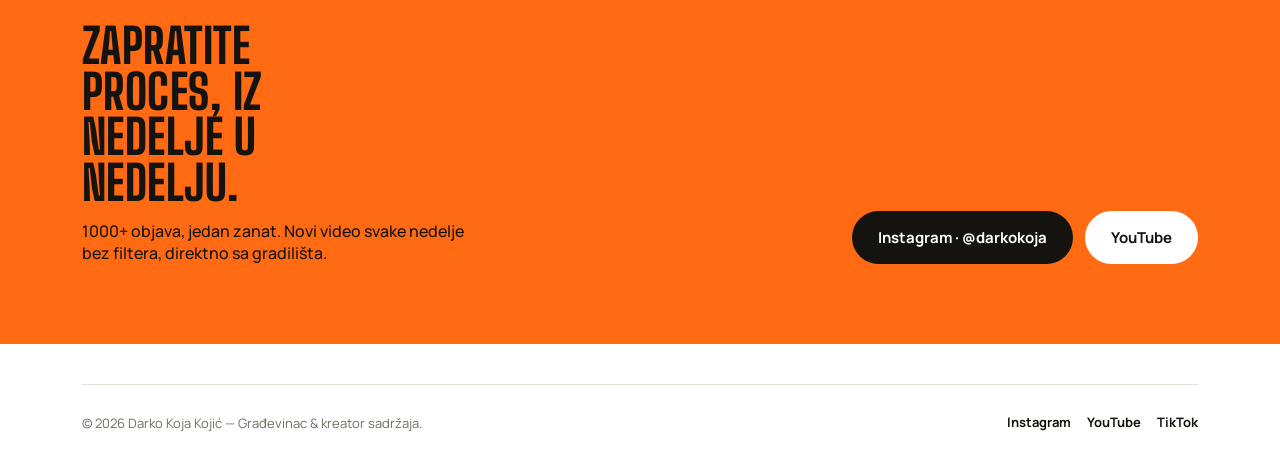
==== commit 8bf6be94: "Upload Clients" ====
--- a/darkokoja.html
+++ b/darkokoja.html
@@ -386,7 +386,7 @@
 
   <nav class="nav">
     <div class="nav-inner">
-      <div class="brand">GRADI <span>KO' JA</span></div>
+      <div class="brand">DARKO<span>KOJA</span></div>
       <div class="nav-links nav-mobile-hide">
         <a href="#o-meni">O meni</a>
         <a href="#sadrzaj">Sadržaj</a>
@@ -400,10 +400,10 @@
     <div class="wrap hero-grid">
 
       <div class="reel-stack" id="reelStack">
-        <div class="reel-card reel-left" data-name="Bazen" tabindex="0" aria-label="Reel: Bazen">
-          <video class="reel-media" src="video2.mp4" autoplay muted loop playsinline></video>
+        <div class="reel-card reel-left" data-name="Dvorište" tabindex="0" aria-label="Reel: Dvorište">
+          <video class="reel-media" src="nuviovideo/dkvideo2.mp4" autoplay muted loop playsinline></video>
           <div class="reel-scrim"></div>
-          <div class="reel-label">Bazen</div>
+          <div class="reel-label">Dvorište</div>
           <div class="reel-icon icon-mute" aria-hidden="true">
             <svg viewBox="0 0 24 24" fill="currentColor"><path d="M16.5 12c0-1.77-1.02-3.29-2.5-4.03v2.21l2.45 2.45c.03-.2.05-.42.05-.63zm2.5 0c0 .94-.2 1.82-.54 2.64l1.51 1.51C20.63 14.91 21 13.5 21 12c0-4.28-2.99-7.86-7-8.77v2.06c2.89.86 5 3.54 5 6.71zM4.27 3 3 4.27 7.73 9H3v6h4l5 5v-6.73l4.25 4.25c-.67.52-1.42.93-2.25 1.18v2.06a8.99 8.99 0 0 0 3.69-1.81L19.73 21 21 19.73l-9-9L4.27 3zM12 4 9.91 6.09 12 8.18V4z"/></svg>
           </div>
@@ -412,10 +412,10 @@
           </div>
         </div>
 
-        <div class="reel-card reel-right" data-name="Izolacija" tabindex="0" aria-label="Reel: Izolacija">
-          <video class="reel-media" src="video3.mp4" autoplay muted loop playsinline></video>
+        <div class="reel-card reel-right" data-name="Fasada" tabindex="0" aria-label="Reel: Fasada">
+          <video class="reel-media" src="nuviovideo/dkvideo3.mp4" autoplay muted loop playsinline></video>
           <div class="reel-scrim"></div>
-          <div class="reel-label">Izolacija</div>
+          <div class="reel-label">Fasada</div>
           <div class="reel-icon icon-mute" aria-hidden="true">
             <svg viewBox="0 0 24 24" fill="currentColor"><path d="M16.5 12c0-1.77-1.02-3.29-2.5-4.03v2.21l2.45 2.45c.03-.2.05-.42.05-.63zm2.5 0c0 .94-.2 1.82-.54 2.64l1.51 1.51C20.63 14.91 21 13.5 21 12c0-4.28-2.99-7.86-7-8.77v2.06c2.89.86 5 3.54 5 6.71zM4.27 3 3 4.27 7.73 9H3v6h4l5 5v-6.73l4.25 4.25c-.67.52-1.42.93-2.25 1.18v2.06a8.99 8.99 0 0 0 3.69-1.81L19.73 21 21 19.73l-9-9L4.27 3zM12 4 9.91 6.09 12 8.18V4z"/></svg>
           </div>
@@ -425,7 +425,7 @@
         </div>
 
         <div class="reel-card reel-front" data-name="Gradi ko' Ja" tabindex="0" aria-label="Reel: Gradi ko' Ja">
-          <video class="reel-media" src="video1.mp4" autoplay muted loop playsinline></video>
+          <video class="reel-media" src="nuviovideo/dkvideo1.mp4" autoplay muted loop playsinline></video>
           <div class="reel-scrim"></div>
           <div class="reel-label">Gradi ko' Ja</div>
           <div class="reel-icon icon-mute" aria-hidden="true">
@@ -725,4 +725,4 @@
 </script>
 
 </body>
-</html>
+</html>
